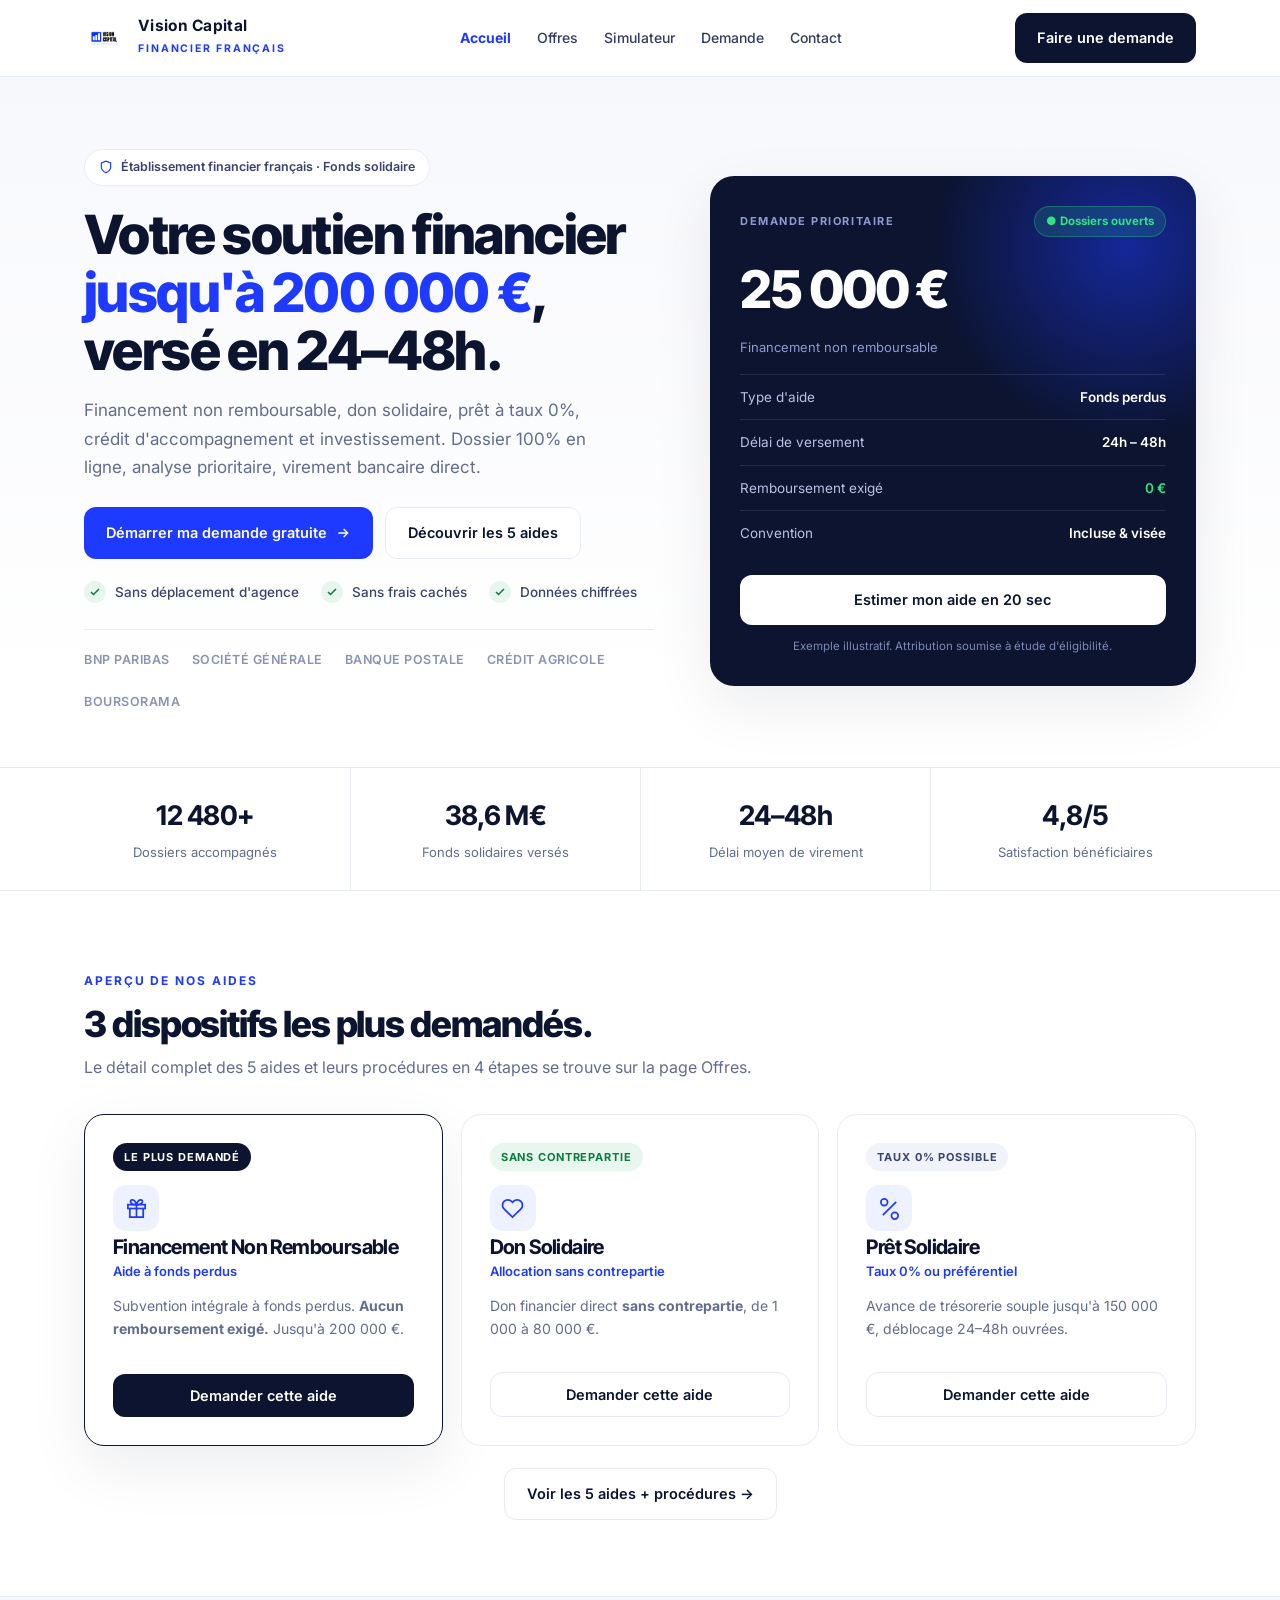
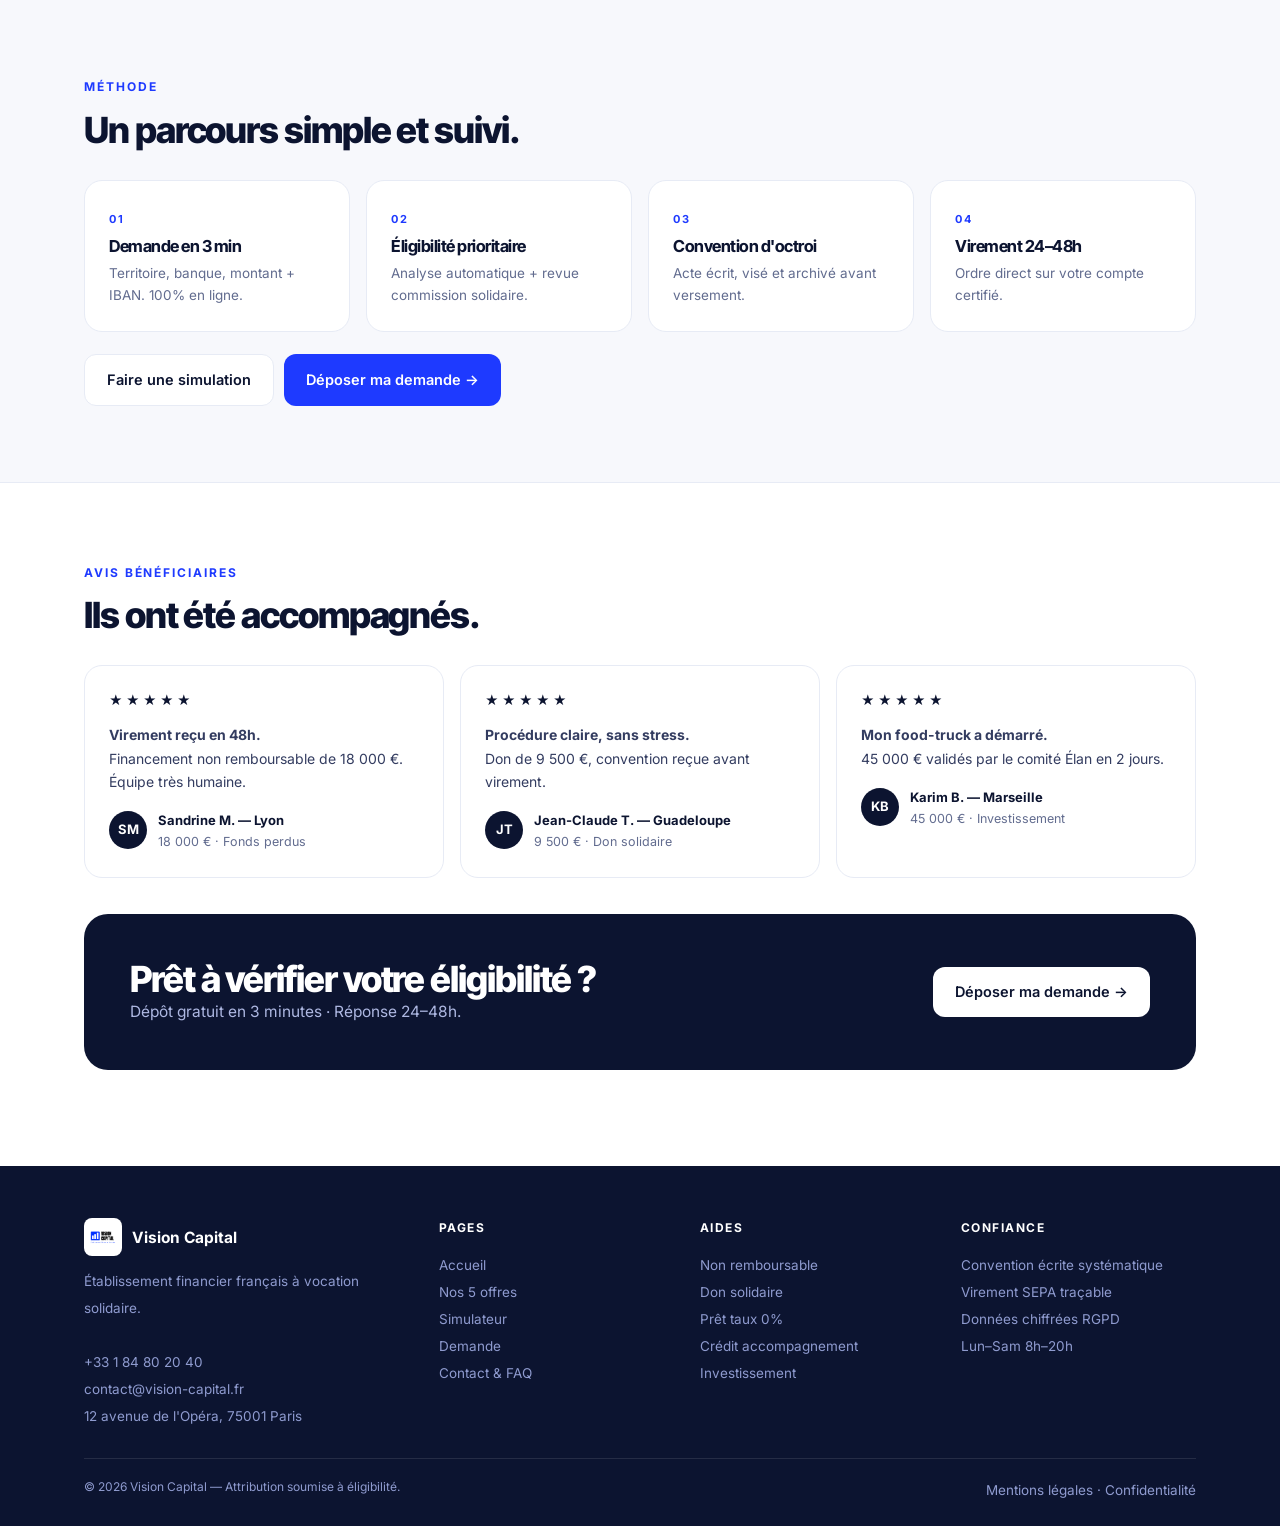
==== index.html @ 3928e3c0 "Site Vision Capital : 5 pages, offres epurees, responsive mobile" ====
<!DOCTYPE html>
<html lang="fr">
<head>
<meta charset="UTF-8">
<meta name="viewport" content="width=device-width, initial-scale=1.0">
<title>Vision Capital — Accueil | Financement Solidaire jusqu'à 200 000 €</title>
<meta name="description" content="Vision Capital, établissement financier français. Financement non remboursable, don solidaire, prêt taux 0%. Réponse 24h-48h.">
<link rel="icon" href="logo.png">
<link rel="preconnect" href="https://fonts.googleapis.com">
<link rel="preconnect" href="https://fonts.gstatic.com" crossorigin>
<link href="https://fonts.googleapis.com/css2?family=Inter:wght@400;500;600;700&family=Inter+Tight:wght@600;700;800&display=swap" rel="stylesheet">
<link rel="stylesheet" href="styles.css">
</head>
<body>
<header><div class="nav">
<a class="brand" href="index.html"><img src="logo.png" alt="Vision Capital"><div><b>Vision Capital</b><span>Financier Français</span></div></a>
<nav class="links" id="links">
<a href="index.html">Accueil</a><a href="offres.html">Offres</a><a href="simulateur.html">Simulateur</a><a href="demande.html">Demande</a><a href="contact.html">Contact</a>
</nav>
<div style="display:flex;gap:10px;align-items:center">
<a href="demande.html" class="btn btn-primary">Faire une demande</a>
<button class="burger" onclick="toggleMenu()">☰</button>
</div>
</div></header>

<div class="hero" id="accueil"><div class="container hero-grid">
<div>
<span class="pill"><svg fill="none" stroke="#1e3aff" stroke-width="2" viewBox="0 0 24 24"><path d="M12 22s8-4 8-10V5l-8-3-8 3v7c0 6 8 10 8 10z"/></svg> Établissement financier français · Fonds solidaire</span>
<h1>Votre soutien financier <span>jusqu'à 200 000 €</span>, versé en 24–48h.</h1>
<p class="lead">Financement non remboursable, don solidaire, prêt à taux 0%, crédit d'accompagnement et investissement. Dossier 100% en ligne, analyse prioritaire, virement bancaire direct.</p>
<div class="hero-cta">
<a href="demande.html" class="btn btn-blue">Démarrer ma demande gratuite
<svg width="16" height="16" fill="none" stroke="white" stroke-width="2" viewBox="0 0 24 24"><path d="M5 12h14M13 6l6 6-6 6"/></svg></a>
<a href="offres.html" class="btn btn-ghost">Découvrir les 5 aides</a>
</div>
<div class="proof">
<div><span class="tick"><svg width="12" height="12" fill="none" stroke="#0d7a3f" stroke-width="3" viewBox="0 0 24 24"><path d="M20 6L9 17l-5-5"/></svg></span> Sans déplacement d'agence</div>
<div><span class="tick"><svg width="12" height="12" fill="none" stroke="#0d7a3f" stroke-width="3" viewBox="0 0 24 24"><path d="M20 6L9 17l-5-5"/></svg></span> Sans frais cachés</div>
<div><span class="tick"><svg width="12" height="12" fill="none" stroke="#0d7a3f" stroke-width="3" viewBox="0 0 24 24"><path d="M20 6L9 17l-5-5"/></svg></span> Données chiffrées</div>
</div>
<div class="banks"><span>BNP PARIBAS</span><span>SOCIÉTÉ GÉNÉRALE</span><span>BANQUE POSTALE</span><span>CRÉDIT AGRICOLE</span><span>BOURSORAMA</span></div>
</div>
<div class="hcard">
<div class="hcard-top"><small>DEMANDE PRIORITAIRE</small><span class="live">● Dossiers ouverts</span></div>
<div class="hamount" id="heroAmount">25 000 €</div>
<div style="font-size:13px;color:#8f9bcf" id="heroType">Financement non remboursable</div>
<ul>
<li><span>Type d'aide</span><strong>Fonds perdus</strong></li>
<li><span>Délai de versement</span><strong>24h – 48h</strong></li>
<li><span>Remboursement exigé</span><strong style="color:#2ee57f">0 €</strong></li>
<li><span>Convention</span><strong>Incluse & visée</strong></li>
</ul>
<a href="simulateur.html" class="btn btn-light" style="width:100%;position:relative">Estimer mon aide en 20 sec</a>
<div class="hint">Exemple illustratif. Attribution soumise à étude d'éligibilité.</div>
</div>
</div></div>

<div class="stats"><div class="container">
<div class="stat"><b>12 480+</b><span>Dossiers accompagnés</span></div>
<div class="stat"><b>38,6 M€</b><span>Fonds solidaires versés</span></div>
<div class="stat"><b>24–48h</b><span>Délai moyen de virement</span></div>
<div class="stat"><b>4,8/5</b><span>Satisfaction bénéficiaires</span></div>
</div></div>

<section id="offres"><div class="container">
<span class="eyebrow">Aperçu de nos aides</span>
<h2>3 dispositifs les plus demandés.</h2>
<p class="sub">Le détail complet des 5 aides et leurs procédures en 4 étapes se trouve sur la page Offres.</p>
<div class="grid">
<div class="card hl">
<span class="tag dark">Le plus demandé</span>
<div class="ic"><svg fill="none" stroke-width="1.8" viewBox="0 0 24 24"><rect x="3" y="8" width="18" height="4"/><path d="M12 8v13M5 12v9h14v-9M12 8s-1.5-5-4.5-5S5 8 12 8zM12 8s1.5-5 4.5-5S19 8 12 8z"/></svg></div>
<h3>Financement Non Remboursable</h3><h4>Aide à fonds perdus</h4>
<p class="d">Subvention intégrale à fonds perdus. <strong>Aucun remboursement exigé.</strong> Jusqu'à 200 000 €.</p>
<div class="acts"><button class="btn btn-primary" style="width:100%" onclick="prefill('Financement Non Remboursable')">Demander cette aide</button></div>
</div>
<div class="card">
<span class="tag green">Sans contrepartie</span>
<div class="ic"><svg fill="none" stroke-width="1.8" viewBox="0 0 24 24"><path d="M20.8 4.6a5.5 5.5 0 0 0-7.8 0L12 5.6l-1-1a5.5 5.5 0 0 0-7.8 7.8l1 1L12 21l7.8-7.6 1-1a5.5 5.5 0 0 0 0-7.8z"/></svg></div>
<h3>Don Solidaire</h3><h4>Allocation sans contrepartie</h4>
<p class="d">Don financier direct <strong>sans contrepartie</strong>, de 1 000 à 80 000 €.</p>
<div class="acts"><button class="btn btn-ghost" style="width:100%" onclick="prefill('Don Solidaire')">Demander cette aide</button></div>
</div>
<div class="card">
<span class="tag">Taux 0% possible</span>
<div class="ic"><svg fill="none" stroke-width="1.8" viewBox="0 0 24 24"><path d="M19 5L5 19M6.5 9a3.5 3.5 0 1 0 0-7 3.5 3.5 0 0 0 0 7zM17.5 23a3.5 3.5 0 1 0 0-7 3.5 3.5 0 0 0 0 7z"/></svg></div>
<h3>Prêt Solidaire</h3><h4>Taux 0% ou préférentiel</h4>
<p class="d">Avance de trésorerie souple jusqu'à 150 000 €, déblocage 24–48h ouvrées.</p>
<div class="acts"><button class="btn btn-ghost" style="width:100%" onclick="prefill('Prêt Solidaire')">Demander cette aide</button></div>
</div>
</div>
<div style="text-align:center;margin-top:22px"><a href="offres.html" class="btn btn-ghost">Voir les 5 aides + procédures →</a></div>
</div></section>

<section class="how" id="methode"><div class="container">
<span class="eyebrow">Méthode</span>
<h2>Un parcours simple et suivi.</h2>
<div class="steps4">
<div class="s"><span>01</span><h3>Demande en 3 min</h3><p>Territoire, banque, montant + IBAN. 100% en ligne.</p></div>
<div class="s"><span>02</span><h3>Éligibilité prioritaire</h3><p>Analyse automatique + revue commission solidaire.</p></div>
<div class="s"><span>03</span><h3>Convention d'octroi</h3><p>Acte écrit, visé et archivé avant versement.</p></div>
<div class="s"><span>04</span><h3>Virement 24–48h</h3><p>Ordre direct sur votre compte certifié.</p></div>
</div>
<div style="margin-top:22px;display:flex;gap:10px;flex-wrap:wrap"><a href="simulateur.html" class="btn btn-ghost">Faire une simulation</a><a href="demande.html" class="btn btn-blue">Déposer ma demande →</a></div>
</div></section>

<section id="avis"><div class="container">
<span class="eyebrow">Avis bénéficiaires</span>
<h2>Ils ont été accompagnés.</h2>
<div class="testis">
<div class="tcard"><div class="stars">★★★★★</div><p><strong>Virement reçu en 48h.</strong><br>Financement non remboursable de 18 000 €. Équipe très humaine.</p><div class="who"><div class="av">SM</div><div><b style="font-size:13px">Sandrine M. — Lyon</b><small>18 000 € · Fonds perdus</small></div></div></div>
<div class="tcard"><div class="stars">★★★★★</div><p><strong>Procédure claire, sans stress.</strong><br>Don de 9 500 €, convention reçue avant virement.</p><div class="who"><div class="av">JT</div><div><b style="font-size:13px">Jean-Claude T. — Guadeloupe</b><small>9 500 € · Don solidaire</small></div></div></div>
<div class="tcard"><div class="stars">★★★★★</div><p><strong>Mon food-truck a démarré.</strong><br>45 000 € validés par le comité Élan en 2 jours.</p><div class="who"><div class="av">KB</div><div><b style="font-size:13px">Karim B. — Marseille</b><small>45 000 € · Investissement</small></div></div></div>
</div>
<div class="cta"><div><h2>Prêt à vérifier votre éligibilité ?</h2><p>Dépôt gratuit en 3 minutes · Réponse 24–48h.</p></div><a href="demande.html" class="btn btn-light">Déposer ma demande →</a></div>
</div></section>

<footer><div class="container">
<div class="fg">
<div><div style="display:flex;gap:10px;align-items:center;margin-bottom:12px"><img src="logo.png" style="height:38px;border-radius:8px;background:#fff"><b style="color:#fff">Vision Capital</b></div><p>Établissement financier français à vocation solidaire.<br><br>+33 1 84 80 20 40<br>contact@vision-capital.fr<br>12 avenue de l'Opéra, 75001 Paris</p></div>
<div><h5>PAGES</h5><p><a href="index.html">Accueil</a><br><a href="offres.html">Nos 5 offres</a><br><a href="simulateur.html">Simulateur</a><br><a href="demande.html">Demande</a><br><a href="contact.html">Contact & FAQ</a></p></div>
<div><h5>AIDES</h5><p><a href="offres.html">Non remboursable</a><br><a href="offres.html">Don solidaire</a><br><a href="offres.html">Prêt taux 0%</a><br><a href="offres.html">Crédit accompagnement</a><br><a href="offres.html">Investissement</a></p></div>
<div><h5>CONFIANCE</h5><p>Convention écrite systématique<br>Virement SEPA traçable<br>Données chiffrées RGPD<br>Lun–Sam 8h–20h</p></div>
</div>
<div class="fb"><span>© 2026 Vision Capital — Attribution soumise à éligibilité.</span><span><a href="contact.html">Mentions légales · Confidentialité</a></span></div>
</div></footer>

<div class="mobile-cta">
<a href="simulateur.html" class="btn btn-ghost">Simuler</a>
<a href="demande.html" class="btn btn-blue">Vérifier mon éligibilité</a>
</div>
<div class="toast" id="toast"></div>
<script src="app.js"></script>
</body>
</html>
---- styles.css ----
:root{
  --blue:#1e3aff; --blue-dark:#1226c4; --ink:#0c1430; --muted:#626c8f;
  --line:#e7ebf5; --bg:#f7f8fc; --card:#fff; --radius:20px;
  --shadow:0 20px 60px rgba(12,20,48,.08);
}
*{margin:0;padding:0;box-sizing:border-box}
body{font-family:'Inter',system-ui,sans-serif;color:var(--ink);background:#fff;line-height:1.65;-webkit-font-smoothing:antialiased;font-size:15.5px}
h1,h2,h3{font-family:'Inter Tight','Inter',sans-serif;letter-spacing:-.03em;line-height:1.08}
a{text-decoration:none;color:inherit}
.container{max-width:1160px;margin:0 auto;padding:0 24px}
svg{display:block}
/* topbar */
.topbar{background:#0c1430;color:#aeb8e2;font-size:12.5px;padding:9px 0;letter-spacing:.1px}
.topbar .container{display:flex;justify-content:space-between;gap:12px;flex-wrap:wrap;align-items:center}
.topbar strong{color:#fff;font-weight:600}
.pulse{width:7px;height:7px;border-radius:50%;background:#2ee57f;display:inline-block;margin-right:8px;box-shadow:0 0 0 4px rgba(46,229,127,.18)}
/* header */
header{position:sticky;top:0;z-index:50;background:rgba(255,255,255,.88);backdrop-filter:blur(16px);border-bottom:1px solid var(--line)}
.nav{max-width:1160px;margin:0 auto;padding:13px 24px;display:flex;align-items:center;justify-content:space-between;gap:16px}
.brand{display:flex;align-items:center;gap:12px}
.brand img{height:42px;width:auto}
.brand b{font-size:15.5px;display:block;line-height:1.1;letter-spacing:.02em}
.brand span{font-size:10.5px;letter-spacing:.18em;text-transform:uppercase;color:var(--blue);font-weight:700}
.links{display:flex;gap:26px;font-size:14px;font-weight:500;color:#333c60}
.links a:hover{color:var(--blue)}
.btn{display:inline-flex;align-items:center;justify-content:center;gap:8px;border:0;cursor:pointer;font-weight:600;border-radius:12px;padding:13px 22px;font-size:14.5px;transition:.2s;font-family:inherit}
.btn-primary{background:var(--ink);color:#fff}
.btn-primary:hover{background:var(--blue);transform:translateY(-1px)}
.btn-blue{background:var(--blue);color:#fff}
.btn-blue:hover{background:var(--blue-dark)}
.btn-ghost{background:#fff;border:1px solid var(--line);color:var(--ink)}
.btn-ghost:hover{border-color:var(--ink)}
.btn-light{background:#fff;color:var(--ink)}
.burger{display:none;background:none;border:0;font-size:24px;cursor:pointer}
/* hero */
.hero{padding:72px 0 54px;background:linear-gradient(180deg,#f7f8fc 0%,#fff 90%)}
.hero-grid{display:grid;grid-template-columns:1.08fr .92fr;gap:56px;align-items:center}
.pill{display:inline-flex;align-items:center;gap:8px;background:#fff;border:1px solid var(--line);border-radius:100px;padding:7px 14px;font-size:12.5px;font-weight:600;color:#3a4370}
.pill svg{width:14px;height:14px}
h1{font-size:54px;margin:20px 0 16px;font-weight:800}
h1 span{color:var(--blue)}
.lead{color:var(--muted);font-size:17px;max-width:520px}
.hero-cta{display:flex;gap:12px;margin:26px 0 22px;flex-wrap:wrap}
.proof{display:flex;gap:22px;flex-wrap:wrap}
.proof div{display:flex;align-items:center;gap:9px;font-size:13.5px;font-weight:500;color:#3a4370}
.tick{width:22px;height:22px;border-radius:50%;background:#e8f7ee;display:grid;place-items:center;flex:0 0 22px}
.banks{margin-top:26px;padding-top:20px;border-top:1px solid var(--line);display:flex;gap:22px;flex-wrap:wrap;font-size:12.5px;font-weight:600;color:#8a93b5;letter-spacing:.04em}
/* hero card */
.hcard{background:#0c1430;color:#fff;border-radius:24px;padding:30px;box-shadow:var(--shadow);position:relative;overflow:hidden}
.hcard::before{content:"";position:absolute;width:420px;height:420px;right:-140px;top:-140px;background:radial-gradient(circle,rgba(30,58,255,.5),transparent 65%)}
.hcard-top{display:flex;justify-content:space-between;align-items:center;position:relative}
.hcard-top small{letter-spacing:.14em;font-size:11px;color:#8f9bcf;font-weight:700}
.live{background:rgba(46,229,127,.14);color:#2ee57f;font-size:11.5px;font-weight:700;padding:5px 11px;border-radius:100px;border:1px solid rgba(46,229,127,.3)}
.hamount{font-size:52px;font-weight:800;letter-spacing:-.04em;margin:10px 0 4px;position:relative;font-family:'Inter Tight'}
.hcard ul{list-style:none;margin:16px 0 20px;position:relative}
.hcard li{display:flex;justify-content:space-between;padding:11px 0;border-top:1px solid rgba(255,255,255,.1);font-size:13.5px;color:#b9c1e4}
.hcard li strong{color:#fff;font-weight:600}
.hint{font-size:11.5px;color:#7d89b8;text-align:center;margin-top:12px;position:relative}
/* stats */
.stats{border-top:1px solid var(--line);border-bottom:1px solid var(--line);background:#fff}
.stats .container{display:grid;grid-template-columns:repeat(4,1fr);padding:0}
.stat{padding:26px 20px;text-align:center;border-left:1px solid var(--line)}
.stat:first-child{border:0}
.stat b{font-size:27px;font-family:'Inter Tight';letter-spacing:-.02em;display:block}
.stat span{font-size:13px;color:var(--muted)}
/* sections */
section{padding:76px 0}
.eyebrow{font-size:12px;font-weight:700;letter-spacing:.16em;text-transform:uppercase;color:var(--blue)}
h2{font-size:36px;margin:12px 0 10px;font-weight:800}
.sub{color:var(--muted);max-width:680px;font-size:16px}
/* cards */
.grid{display:grid;grid-template-columns:repeat(3,1fr);gap:18px;margin-top:34px}
.card{background:#fff;border:1px solid var(--line);border-radius:var(--radius);padding:28px;display:flex;flex-direction:column;transition:.25s}
.card:hover{transform:translateY(-3px);box-shadow:var(--shadow);border-color:#d3d9ef}
.card.hl{border:1.5px solid var(--ink);box-shadow:var(--shadow)}
.ic{width:46px;height:46px;border-radius:13px;background:#eef1ff;display:grid;place-items:center;margin-bottom:6px}
.ic svg{width:23px;height:23px;stroke:var(--blue)}
.tag{align-self:flex-start;font-size:11px;font-weight:700;letter-spacing:.08em;text-transform:uppercase;padding:5px 11px;border-radius:100px;margin-bottom:14px;background:#f1f3fb;color:#3a4370}
.tag.dark{background:#0c1430;color:#fff}
.tag.green{background:#e8f7ee;color:#0d7a3f}
.card h3{font-size:20px;margin-bottom:2px}
.card h4{font-size:13px;font-weight:600;color:var(--blue)}
.card p.d{font-size:14px;color:var(--muted);margin:12px 0 16px}
.chips{display:flex;gap:7px;flex-wrap:wrap;margin-bottom:6px}
.chips span{font-size:12px;font-weight:600;background:var(--bg);border:1px solid var(--line);padding:6px 11px;border-radius:100px;color:#3a4370}
.proc{display:none;margin-top:14px;background:var(--bg);border:1px solid var(--line);border-radius:14px;padding:8px 16px 12px}
.proc.open{display:block;animation:fade .25s}
@keyframes fade{from{opacity:0;transform:translateY(-4px)}to{opacity:1}}
.st{display:flex;gap:12px;padding:11px 0;border-bottom:1px solid var(--line)}
.st:last-child{border:0}
.st i{width:26px;height:26px;flex:0 0 26px;border-radius:50%;background:#0c1430;color:#fff;font-style:normal;font-size:12px;font-weight:700;display:grid;place-items:center;margin-top:2px}
.st b{font-size:13.5px;display:block}
.st p{font-size:13px;color:var(--muted)}
.acts{margin-top:auto;padding-top:16px;display:flex;flex-direction:column;gap:10px}
.tbtn{background:none;border:0;color:var(--ink);font-weight:600;font-size:13.5px;cursor:pointer;text-align:left;display:flex;align-items:center;gap:6px;font-family:inherit}
.tbtn:hover{color:var(--blue)}
/* method */
.how{background:var(--bg);border-top:1px solid var(--line);border-bottom:1px solid var(--line)}
.steps4{display:grid;grid-template-columns:repeat(4,1fr);gap:16px;margin-top:30px}
.s{background:#fff;border:1px solid var(--line);border-radius:18px;padding:24px}
.s span{font-size:11px;font-weight:700;letter-spacing:.14em;color:var(--blue)}
.s h3{font-size:16.5px;margin:8px 0 6px}
.s p{font-size:13.5px;color:var(--muted)}
.s svg{width:26px;height:26px;stroke:var(--ink);margin-bottom:12px}
/* split */
.split{display:grid;grid-template-columns:.95fr 1.05fr;gap:20px;margin-top:30px;align-items:start}
.panel{background:#fff;border:1px solid var(--line);border-radius:22px;padding:30px}
.panel.dark{background:#0c1430;color:#fff;border-color:#0c1430}
label{font-size:12.5px;font-weight:600;display:block;margin:16px 0 7px;color:#3a4370}
.dark label{color:#aeb8e2}
input,select{width:100%;padding:12px 14px;border:1px solid var(--line);border-radius:11px;font-size:14px;font-family:inherit;background:#fbfcff;color:var(--ink)}
input:focus,select:focus{outline:0;border-color:var(--blue);box-shadow:0 0 0 3px rgba(30,58,255,.12);background:#fff}
.dark input,.dark select{background:#141d42;border-color:#2a376e;color:#fff}
.row2{display:grid;grid-template-columns:1fr 1fr;gap:12px}
input[type=range]{padding:0;border:0;background:none;accent-color:var(--blue)}
.result{background:var(--bg);border:1px solid var(--line);border-radius:14px;padding:18px;margin-top:18px}
.result small{font-size:11px;font-weight:700;letter-spacing:.12em;color:var(--muted)}
.result b{font-size:32px;font-family:'Inter Tight';letter-spacing:-.03em;display:block}
.result p{font-size:13px;color:var(--muted)}
/* avis */
.testis{display:grid;grid-template-columns:repeat(3,1fr);gap:16px;margin-top:30px}
.tcard{background:#fff;border:1px solid var(--line);border-radius:18px;padding:24px}
.tcard .stars{color:#0c1430;letter-spacing:3px;font-size:13px}
.tcard p{font-size:14px;margin:12px 0;color:#333c60}
.who{display:flex;gap:11px;align-items:center;margin-top:14px}
.av{width:38px;height:38px;border-radius:50%;background:#0c1430;color:#fff;display:grid;place-items:center;font-weight:700;font-size:13px}
.who small{color:var(--muted);display:block;font-size:12.5px}
/* faq */
.faq{max-width:780px;margin:28px auto 0}
.fi{border:1px solid var(--line);border-radius:14px;margin-bottom:10px;background:#fff}
.fq{width:100%;text-align:left;background:none;border:0;padding:17px 20px;font-weight:600;font-size:14.5px;cursor:pointer;display:flex;justify-content:space-between;align-items:center;font-family:inherit;color:var(--ink)}
.fa{display:none;padding:0 20px 18px;color:var(--muted);font-size:14px}
.fi.open .fa{display:block}
/* cta */
.cta{background:#0c1430;color:#fff;border-radius:24px;padding:46px;display:flex;justify-content:space-between;align-items:center;gap:22px;flex-wrap:wrap;margin-top:36px}
.cta h2{color:#fff;margin:0}
.cta p{color:#aeb8e2}
/* footer */
footer{background:#0c1430;color:#8f9bcf;padding:52px 0 22px;margin-top:20px}
.fg{display:grid;grid-template-columns:1.4fr 1fr 1fr 1fr;gap:26px}
footer h5{color:#fff;font-size:12px;letter-spacing:.12em;margin-bottom:14px}
footer p,footer a{font-size:13.5px;line-height:2}
footer a:hover{color:#fff}
.fb{border-top:1px solid rgba(255,255,255,.1);margin-top:28px;padding-top:18px;display:flex;justify-content:space-between;gap:10px;flex-wrap:wrap;font-size:12px}
.ok{display:none;text-align:center;padding:20px}
.ok.show{display:block}
.ref{background:rgba(46,229,127,.1);border:1px dashed #2ee57f;color:#2ee57f;padding:14px;border-radius:12px;font-weight:700;margin:16px 0}
.toast{position:fixed;bottom:24px;left:50%;transform:translateX(-50%) translateY(80px);background:#0c1430;color:#fff;padding:12px 22px;border-radius:100px;font-size:13.5px;font-weight:600;opacity:0;transition:.3s;z-index:99;box-shadow:0 12px 30px rgba(0,0,0,.25)}
.toast.show{opacity:1;transform:translateX(-50%) translateY(0)}
/* ===== Motion type Framer-Motion (léger, CSS + IO) ===== */
@media (prefers-reduced-motion:no-preference){
  .hero > .container > div:first-child > *{opacity:0;transform:translateY(26px);animation:rise .8s cubic-bezier(.16,1,.3,1) forwards}
  .hero > .container > div:first-child > *:nth-child(1){animation-delay:.05s}
  .hero > .container > div:first-child > *:nth-child(2){animation-delay:.14s}
  .hero > .container > div:first-child > *:nth-child(3){animation-delay:.24s}
  .hero > .container > div:first-child > *:nth-child(4){animation-delay:.34s}
  .hero > .container > div:first-child > *:nth-child(5){animation-delay:.42s}
  .hero > .container > div:first-child > *:nth-child(6){animation-delay:.5s}
  .hcard{opacity:0;transform:translateY(30px) scale(.98);animation:rise .9s cubic-bezier(.16,1,.3,1) .3s forwards}
  @keyframes rise{to{opacity:1;transform:none}}
  @keyframes floaty{0%,100%{transform:translateY(0)}50%{transform:translateY(-8px)}}
  .reveal{opacity:0;transform:translateY(28px);transition:opacity .7s cubic-bezier(.16,1,.3,1),transform .7s cubic-bezier(.16,1,.3,1)}
  .reveal.in{opacity:1;transform:none}
  .reveal-d1{transition-delay:.08s}.reveal-d2{transition-delay:.16s}.reveal-d3{transition-delay:.24s}
  .card,.s,.tcard,.fi{transition:opacity .7s cubic-bezier(.16,1,.3,1),transform .7s cubic-bezier(.16,1,.3,1),box-shadow .25s,border-color .25s}
  .btn{transition:transform .15s,background .2s,box-shadow .2s}
  .btn:active{transform:scale(.97)}
  html{scroll-behavior:smooth}
}
.proc{overflow:hidden}
.proc.open{animation:fade .3s ease}
header.scrolled{box-shadow:0 8px 30px rgba(12,20,48,.08)}
/* ===== Mobile-first propre ===== */
.mobile-cta{display:none}
@media(max-width:980px){
.hero-grid,.split,.fg{grid-template-columns:1fr}
.grid,.testis,.steps4{grid-template-columns:1fr 1fr}
.links{display:none}.links.open{display:flex;position:absolute;top:68px;left:0;right:0;background:#fff;flex-direction:column;padding:12px 20px 20px;border-bottom:1px solid var(--line);z-index:60;gap:4px}
.links.open a{padding:13px 8px;font-size:16px;border-bottom:1px solid var(--line)}
.burger{display:block}h1{font-size:40px}.stats .container{grid-template-columns:1fr 1fr}.stat:nth-child(3){border:0}
.hero{padding:44px 0 34px}.hero-grid{gap:30px}
.hcard{padding:24px}.hamount{font-size:42px}
section{padding:60px 0}
.panel{padding:22px}
input,select{font-size:16px;padding:14px}
.btn{min-height:48px}
}
@media(max-width:620px){
.grid,.testis,.steps4,.row2{grid-template-columns:1fr}
body{font-size:15px}
.container{padding:0 18px}
.topbar{font-size:11.5px;text-align:center}.topbar .container{justify-content:center}
.nav{padding:11px 16px}.brand img{height:36px}.brand b{font-size:14px}
.nav .btn-primary{padding:11px 16px;font-size:13px}
h1{font-size:31px;line-height:1.1;margin:14px 0 12px}
.lead{font-size:15.5px}
.hero-cta .btn{flex:1 1 100%;padding:15px}
.proof{gap:10px}.proof div{font-size:12.5px}
.banks{gap:10px;font-size:11px}
.stats .container{grid-template-columns:1fr 1fr;padding:0}
.stat{padding:18px 10px}.stat b{font-size:22px}.stat span{font-size:12px}
h2{font-size:26px}
section{padding:48px 0}
.grid{margin-top:24px}.card{padding:22px}
.steps4{gap:10px}.s{padding:18px}
.split{margin-top:22px}
.cta{padding:26px;text-align:center;justify-content:center}
.fg{gap:18px}
footer{padding-bottom:96px}
/* Barre CTA mobile sticky = UX ultra simple */
.mobile-cta{display:flex;position:fixed;bottom:0;left:0;right:0;z-index:70;background:rgba(255,255,255,.96);backdrop-filter:blur(12px);border-top:1px solid var(--line);padding:10px 12px calc(10px + env(safe-area-inset-bottom));gap:10px}
.mobile-cta a{flex:1;min-height:52px;font-size:15px;border-radius:14px}
.toast{bottom:86px;width:max-content;max-width:92vw;text-align:center}
}
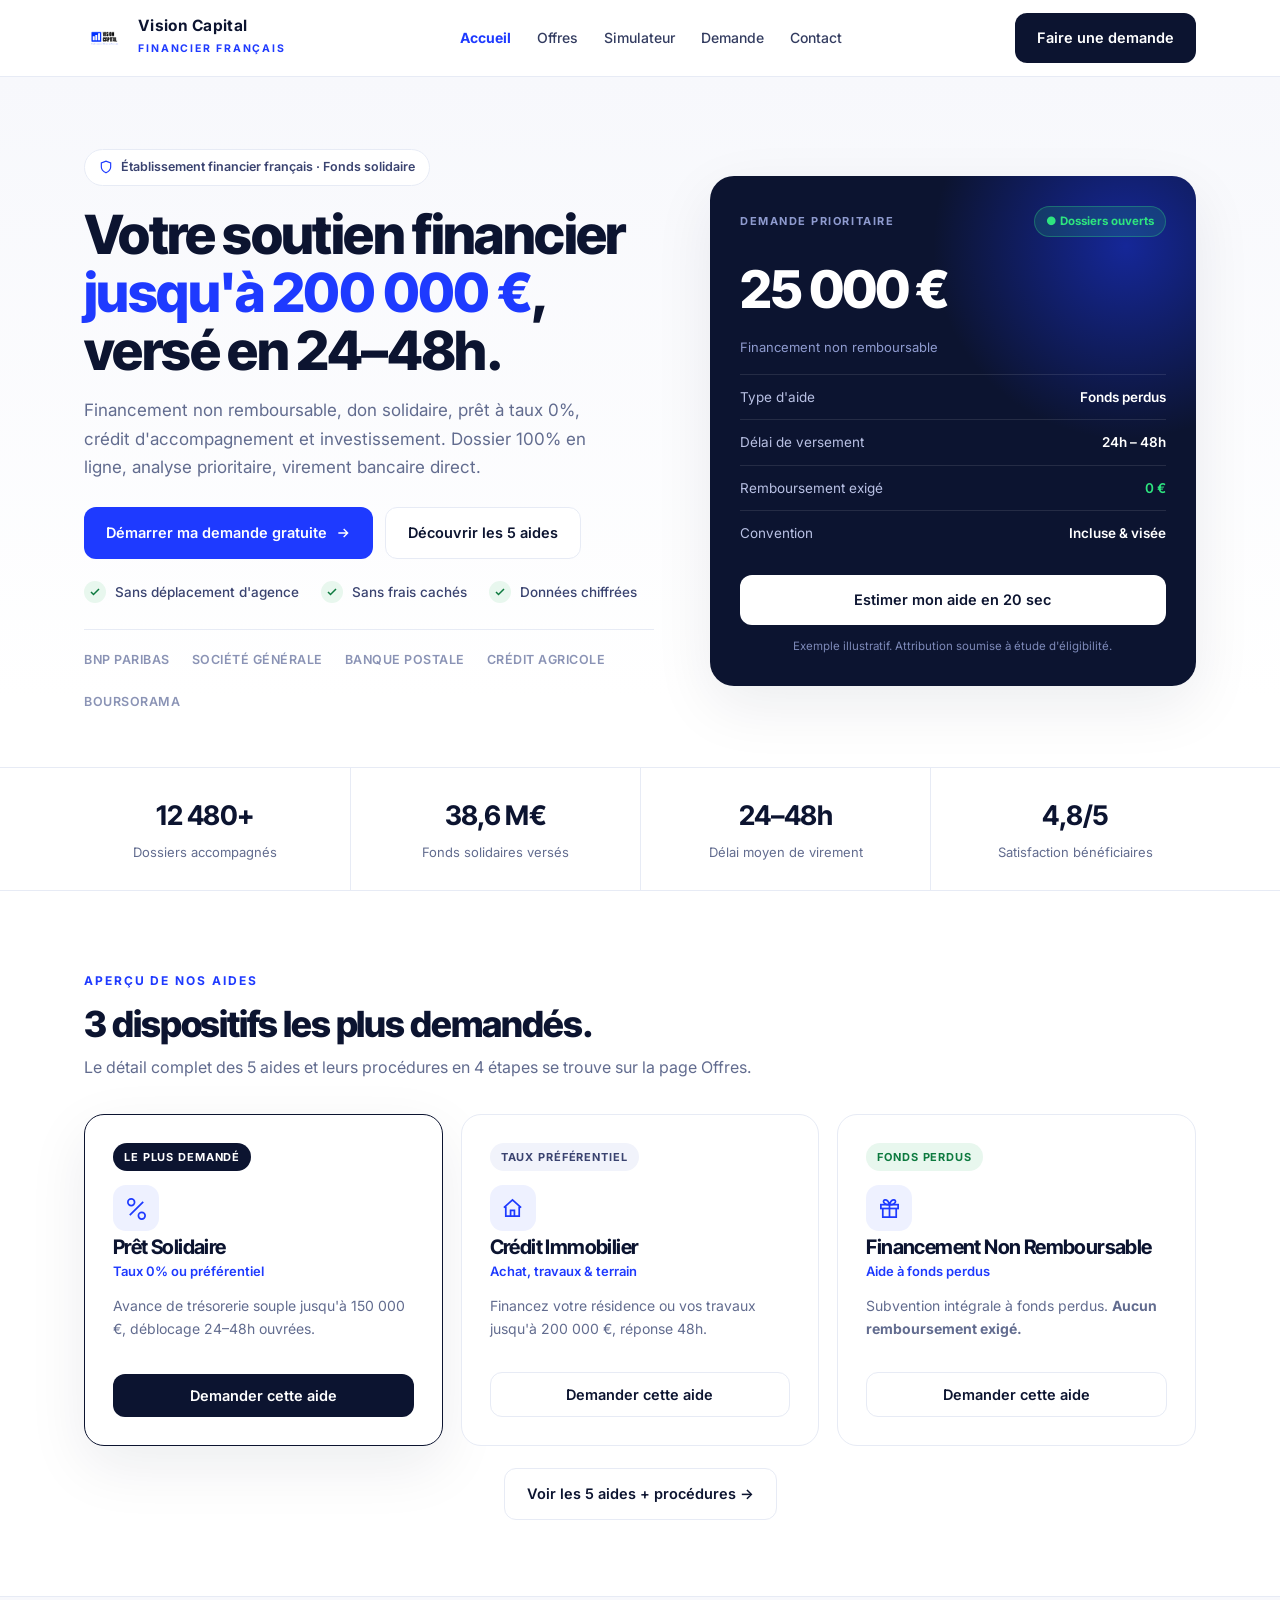
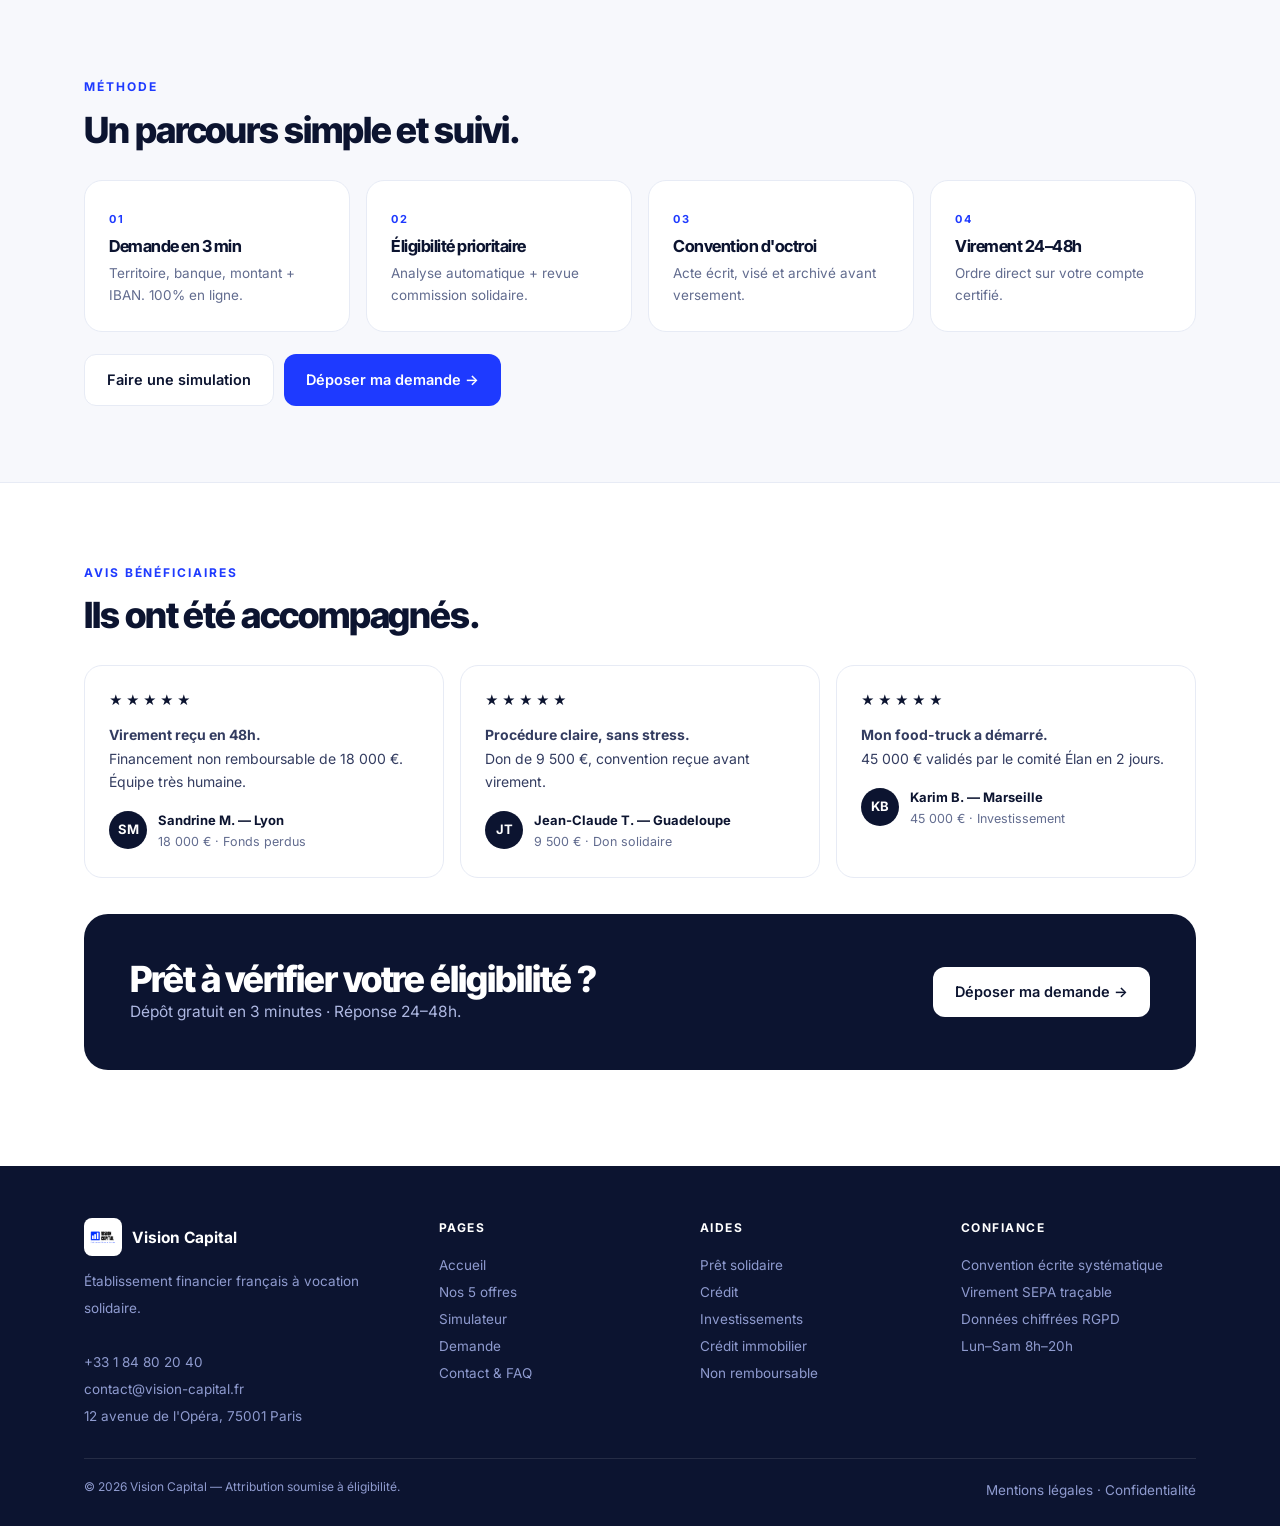
==== commit 575c20fb: "Restructure offres : pret, credit, investissements, immo, non remboursable" ====
--- a/index.html
+++ b/index.html
@@ -69,24 +69,24 @@
 <div class="grid">
 <div class="card hl">
 <span class="tag dark">Le plus demandé</span>
-<div class="ic"><svg fill="none" stroke-width="1.8" viewBox="0 0 24 24"><rect x="3" y="8" width="18" height="4"/><path d="M12 8v13M5 12v9h14v-9M12 8s-1.5-5-4.5-5S5 8 12 8zM12 8s1.5-5 4.5-5S19 8 12 8z"/></svg></div>
-<h3>Financement Non Remboursable</h3><h4>Aide à fonds perdus</h4>
-<p class="d">Subvention intégrale à fonds perdus. <strong>Aucun remboursement exigé.</strong> Jusqu'à 200 000 €.</p>
-<div class="acts"><button class="btn btn-primary" style="width:100%" onclick="prefill('Financement Non Remboursable')">Demander cette aide</button></div>
-</div>
-<div class="card">
-<span class="tag green">Sans contrepartie</span>
-<div class="ic"><svg fill="none" stroke-width="1.8" viewBox="0 0 24 24"><path d="M20.8 4.6a5.5 5.5 0 0 0-7.8 0L12 5.6l-1-1a5.5 5.5 0 0 0-7.8 7.8l1 1L12 21l7.8-7.6 1-1a5.5 5.5 0 0 0 0-7.8z"/></svg></div>
-<h3>Don Solidaire</h3><h4>Allocation sans contrepartie</h4>
-<p class="d">Don financier direct <strong>sans contrepartie</strong>, de 1 000 à 80 000 €.</p>
-<div class="acts"><button class="btn btn-ghost" style="width:100%" onclick="prefill('Don Solidaire')">Demander cette aide</button></div>
-</div>
-<div class="card">
-<span class="tag">Taux 0% possible</span>
 <div class="ic"><svg fill="none" stroke-width="1.8" viewBox="0 0 24 24"><path d="M19 5L5 19M6.5 9a3.5 3.5 0 1 0 0-7 3.5 3.5 0 0 0 0 7zM17.5 23a3.5 3.5 0 1 0 0-7 3.5 3.5 0 0 0 0 7z"/></svg></div>
 <h3>Prêt Solidaire</h3><h4>Taux 0% ou préférentiel</h4>
 <p class="d">Avance de trésorerie souple jusqu'à 150 000 €, déblocage 24–48h ouvrées.</p>
-<div class="acts"><button class="btn btn-ghost" style="width:100%" onclick="prefill('Prêt Solidaire')">Demander cette aide</button></div>
+<div class="acts"><button class="btn btn-primary" style="width:100%" onclick="prefill('Prêt Solidaire')">Demander cette aide</button></div>
+</div>
+<div class="card">
+<span class="tag">Taux préférentiel</span>
+<div class="ic"><svg fill="none" stroke-width="1.8" viewBox="0 0 24 24"><path d="M3 11l9-8 9 8"/><path d="M5 10v10h14V10"/><path d="M10 20v-6h4v6"/></svg></div>
+<h3>Crédit Immobilier</h3><h4>Achat, travaux & terrain</h4>
+<p class="d">Financez votre résidence ou vos travaux jusqu'à 200 000 €, réponse 48h.</p>
+<div class="acts"><button class="btn btn-ghost" style="width:100%" onclick="prefill('Crédit Immobilier')">Demander cette aide</button></div>
+</div>
+<div class="card">
+<span class="tag green">Fonds perdus</span>
+<div class="ic"><svg fill="none" stroke-width="1.8" viewBox="0 0 24 24"><rect x="3" y="8" width="18" height="4"/><path d="M12 8v13M5 12v9h14v-9M12 8s-1.5-5-4.5-5S5 8 12 8zM12 8s1.5-5 4.5-5S19 8 12 8z"/></svg></div>
+<h3>Financement Non Remboursable</h3><h4>Aide à fonds perdus</h4>
+<p class="d">Subvention intégrale à fonds perdus. <strong>Aucun remboursement exigé.</strong></p>
+<div class="acts"><button class="btn btn-ghost" style="width:100%" onclick="prefill('Financement Non Remboursable')">Demander cette aide</button></div>
 </div>
 </div>
 <div style="text-align:center;margin-top:22px"><a href="offres.html" class="btn btn-ghost">Voir les 5 aides + procédures →</a></div>
@@ -119,7 +119,7 @@
 <div class="fg">
 <div><div style="display:flex;gap:10px;align-items:center;margin-bottom:12px"><img src="logo.png" style="height:38px;border-radius:8px;background:#fff"><b style="color:#fff">Vision Capital</b></div><p>Établissement financier français à vocation solidaire.<br><br>+33 1 84 80 20 40<br>contact@vision-capital.fr<br>12 avenue de l'Opéra, 75001 Paris</p></div>
 <div><h5>PAGES</h5><p><a href="index.html">Accueil</a><br><a href="offres.html">Nos 5 offres</a><br><a href="simulateur.html">Simulateur</a><br><a href="demande.html">Demande</a><br><a href="contact.html">Contact & FAQ</a></p></div>
-<div><h5>AIDES</h5><p><a href="offres.html">Non remboursable</a><br><a href="offres.html">Don solidaire</a><br><a href="offres.html">Prêt taux 0%</a><br><a href="offres.html">Crédit accompagnement</a><br><a href="offres.html">Investissement</a></p></div>
+<div><h5>AIDES</h5><p><a href="offres.html">Prêt solidaire</a><br><a href="offres.html">Crédit</a><br><a href="offres.html">Investissements</a><br><a href="offres.html">Crédit immobilier</a><br><a href="offres.html">Non remboursable</a></p></div>
 <div><h5>CONFIANCE</h5><p>Convention écrite systématique<br>Virement SEPA traçable<br>Données chiffrées RGPD<br>Lun–Sam 8h–20h</p></div>
 </div>
 <div class="fb"><span>© 2026 Vision Capital — Attribution soumise à éligibilité.</span><span><a href="contact.html">Mentions légales · Confidentialité</a></span></div>
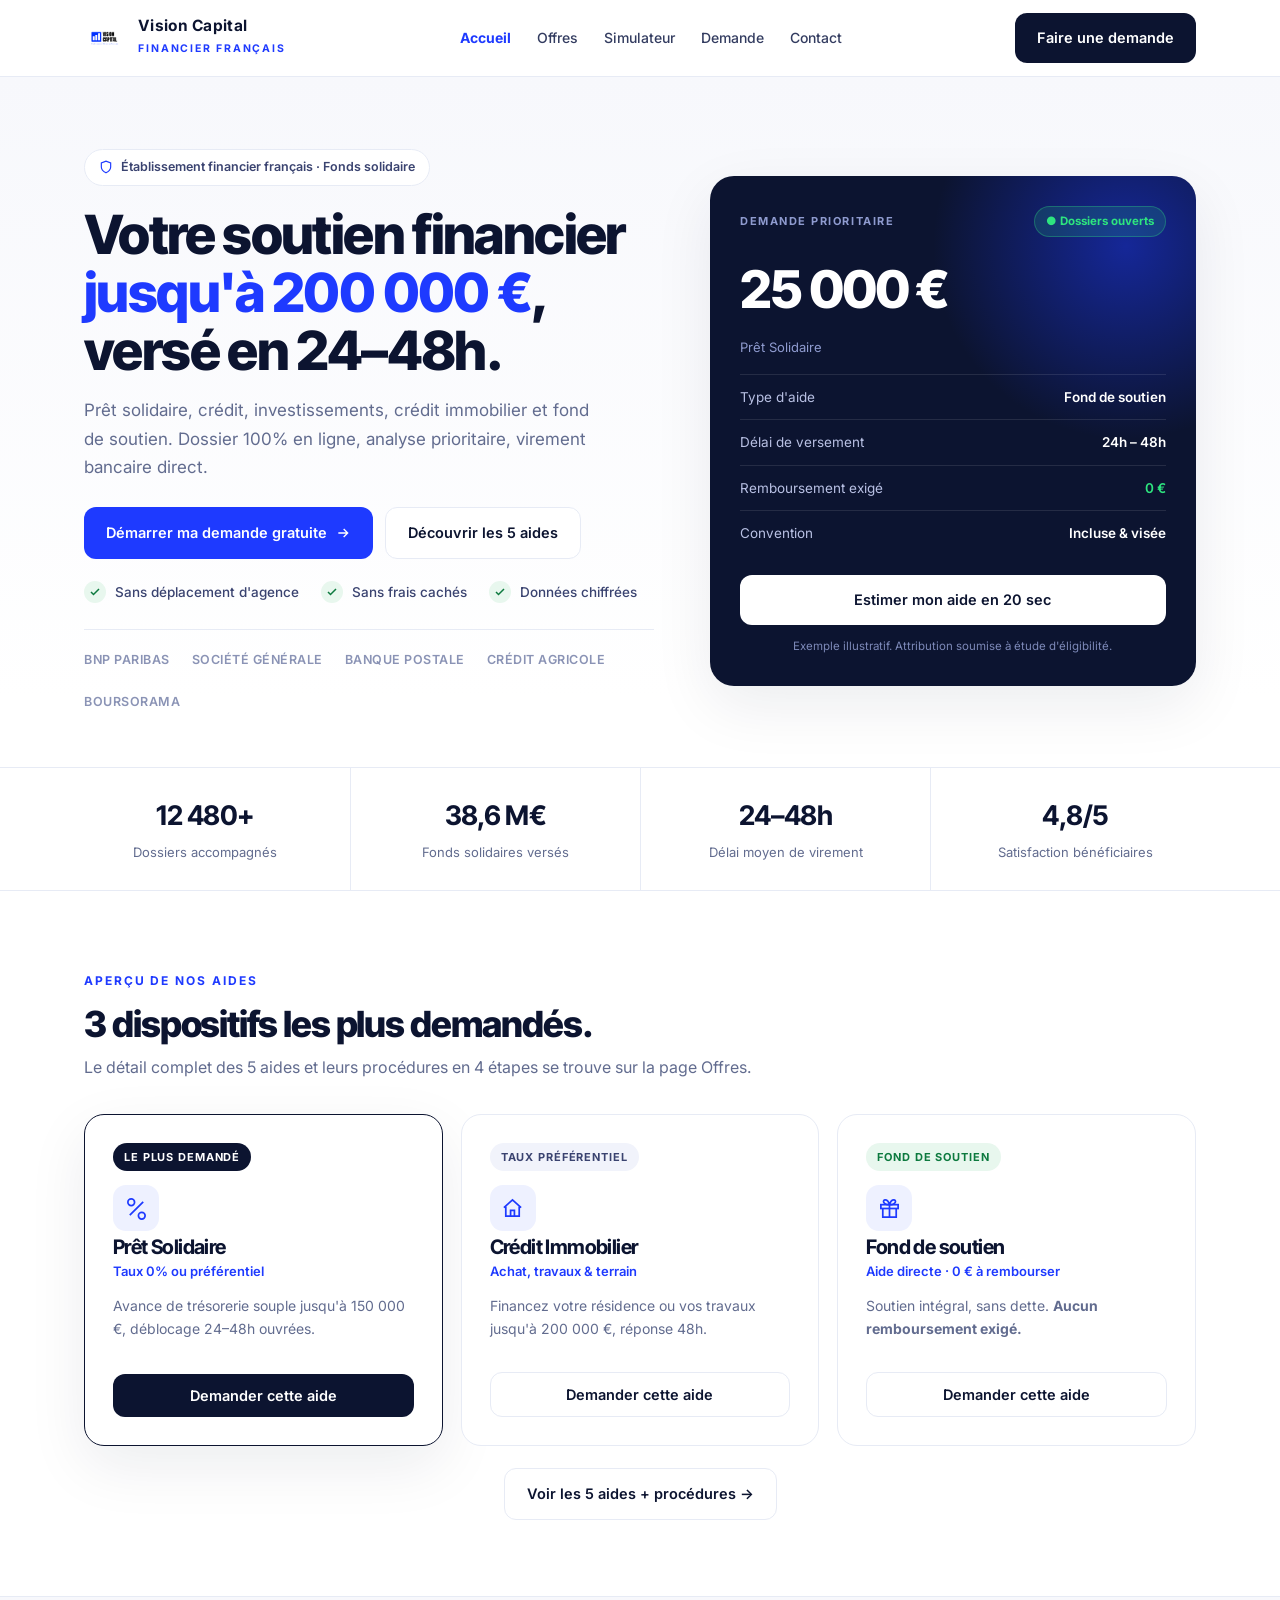
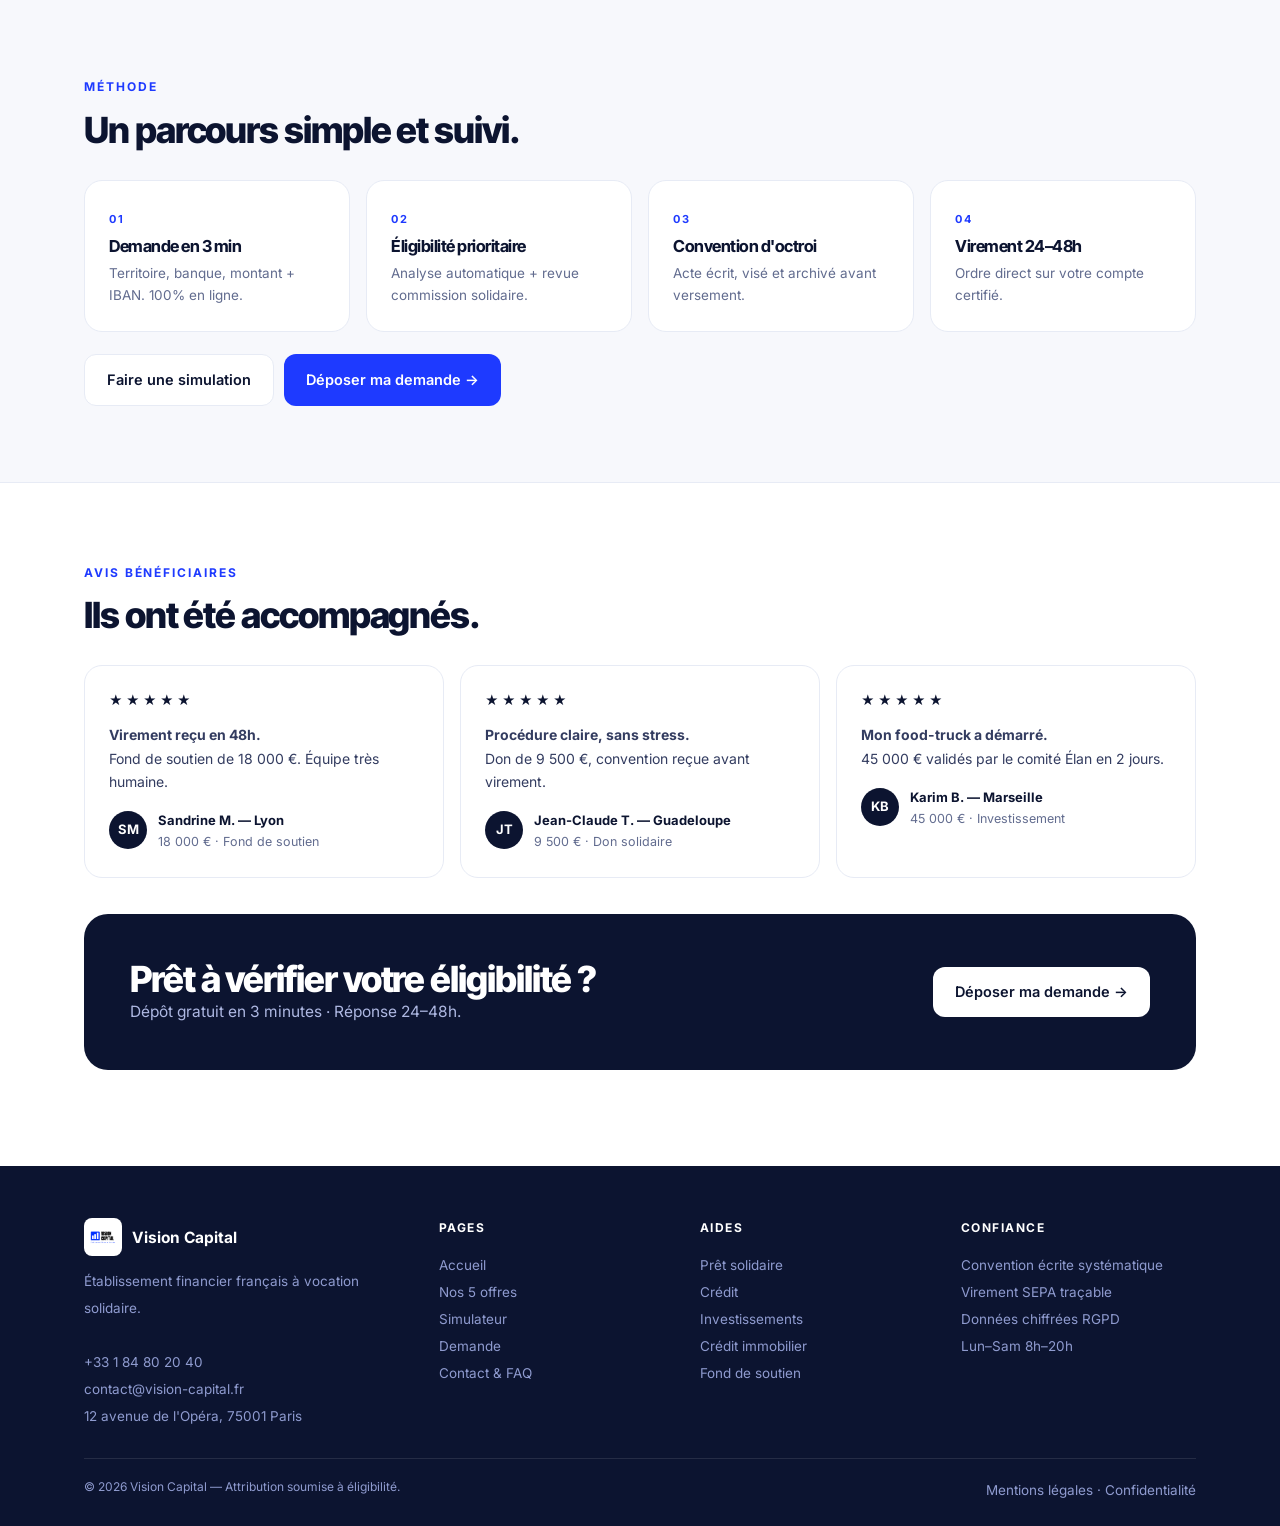
==== commit e490abcf: "Renomme non remboursable en Fond de soutien" ====
--- a/index.html
+++ b/index.html
@@ -4,7 +4,7 @@
 <meta charset="UTF-8">
 <meta name="viewport" content="width=device-width, initial-scale=1.0">
 <title>Vision Capital — Accueil | Financement Solidaire jusqu'à 200 000 €</title>
-<meta name="description" content="Vision Capital, établissement financier français. Financement non remboursable, don solidaire, prêt taux 0%. Réponse 24h-48h.">
+<meta name="description" content="Vision Capital, établissement financier français. Prêt solidaire, crédit immobilier, fond de soutien. Réponse 24h-48h.">
 <link rel="icon" href="logo.png">
 <link rel="preconnect" href="https://fonts.googleapis.com">
 <link rel="preconnect" href="https://fonts.gstatic.com" crossorigin>
@@ -27,7 +27,7 @@
 <div>
 <span class="pill"><svg fill="none" stroke="#1e3aff" stroke-width="2" viewBox="0 0 24 24"><path d="M12 22s8-4 8-10V5l-8-3-8 3v7c0 6 8 10 8 10z"/></svg> Établissement financier français · Fonds solidaire</span>
 <h1>Votre soutien financier <span>jusqu'à 200 000 €</span>, versé en 24–48h.</h1>
-<p class="lead">Financement non remboursable, don solidaire, prêt à taux 0%, crédit d'accompagnement et investissement. Dossier 100% en ligne, analyse prioritaire, virement bancaire direct.</p>
+<p class="lead">Prêt solidaire, crédit, investissements, crédit immobilier et fond de soutien. Dossier 100% en ligne, analyse prioritaire, virement bancaire direct.</p>
 <div class="hero-cta">
 <a href="demande.html" class="btn btn-blue">Démarrer ma demande gratuite
 <svg width="16" height="16" fill="none" stroke="white" stroke-width="2" viewBox="0 0 24 24"><path d="M5 12h14M13 6l6 6-6 6"/></svg></a>
@@ -43,9 +43,9 @@
 <div class="hcard">
 <div class="hcard-top"><small>DEMANDE PRIORITAIRE</small><span class="live">● Dossiers ouverts</span></div>
 <div class="hamount" id="heroAmount">25 000 €</div>
-<div style="font-size:13px;color:#8f9bcf" id="heroType">Financement non remboursable</div>
+<div style="font-size:13px;color:#8f9bcf" id="heroType">Prêt Solidaire</div>
 <ul>
-<li><span>Type d'aide</span><strong>Fonds perdus</strong></li>
+<li><span>Type d'aide</span><strong>Fond de soutien</strong></li>
 <li><span>Délai de versement</span><strong>24h – 48h</strong></li>
 <li><span>Remboursement exigé</span><strong style="color:#2ee57f">0 €</strong></li>
 <li><span>Convention</span><strong>Incluse & visée</strong></li>
@@ -82,11 +82,11 @@
 <div class="acts"><button class="btn btn-ghost" style="width:100%" onclick="prefill('Crédit Immobilier')">Demander cette aide</button></div>
 </div>
 <div class="card">
-<span class="tag green">Fonds perdus</span>
+<span class="tag green">Fond de soutien</span>
 <div class="ic"><svg fill="none" stroke-width="1.8" viewBox="0 0 24 24"><rect x="3" y="8" width="18" height="4"/><path d="M12 8v13M5 12v9h14v-9M12 8s-1.5-5-4.5-5S5 8 12 8zM12 8s1.5-5 4.5-5S19 8 12 8z"/></svg></div>
-<h3>Financement Non Remboursable</h3><h4>Aide à fonds perdus</h4>
-<p class="d">Subvention intégrale à fonds perdus. <strong>Aucun remboursement exigé.</strong></p>
-<div class="acts"><button class="btn btn-ghost" style="width:100%" onclick="prefill('Financement Non Remboursable')">Demander cette aide</button></div>
+<h3>Fond de soutien</h3><h4>Aide directe · 0 € à rembourser</h4>
+<p class="d">Soutien intégral, sans dette. <strong>Aucun remboursement exigé.</strong></p>
+<div class="acts"><button class="btn btn-ghost" style="width:100%" onclick="prefill('Fond de soutien')">Demander cette aide</button></div>
 </div>
 </div>
 <div style="text-align:center;margin-top:22px"><a href="offres.html" class="btn btn-ghost">Voir les 5 aides + procédures →</a></div>
@@ -108,7 +108,7 @@
 <span class="eyebrow">Avis bénéficiaires</span>
 <h2>Ils ont été accompagnés.</h2>
 <div class="testis">
-<div class="tcard"><div class="stars">★★★★★</div><p><strong>Virement reçu en 48h.</strong><br>Financement non remboursable de 18 000 €. Équipe très humaine.</p><div class="who"><div class="av">SM</div><div><b style="font-size:13px">Sandrine M. — Lyon</b><small>18 000 € · Fonds perdus</small></div></div></div>
+<div class="tcard"><div class="stars">★★★★★</div><p><strong>Virement reçu en 48h.</strong><br>Fond de soutien de 18 000 €. Équipe très humaine.</p><div class="who"><div class="av">SM</div><div><b style="font-size:13px">Sandrine M. — Lyon</b><small>18 000 € · Fond de soutien</small></div></div></div>
 <div class="tcard"><div class="stars">★★★★★</div><p><strong>Procédure claire, sans stress.</strong><br>Don de 9 500 €, convention reçue avant virement.</p><div class="who"><div class="av">JT</div><div><b style="font-size:13px">Jean-Claude T. — Guadeloupe</b><small>9 500 € · Don solidaire</small></div></div></div>
 <div class="tcard"><div class="stars">★★★★★</div><p><strong>Mon food-truck a démarré.</strong><br>45 000 € validés par le comité Élan en 2 jours.</p><div class="who"><div class="av">KB</div><div><b style="font-size:13px">Karim B. — Marseille</b><small>45 000 € · Investissement</small></div></div></div>
 </div>
@@ -119,7 +119,7 @@
 <div class="fg">
 <div><div style="display:flex;gap:10px;align-items:center;margin-bottom:12px"><img src="logo.png" style="height:38px;border-radius:8px;background:#fff"><b style="color:#fff">Vision Capital</b></div><p>Établissement financier français à vocation solidaire.<br><br>+33 1 84 80 20 40<br>contact@vision-capital.fr<br>12 avenue de l'Opéra, 75001 Paris</p></div>
 <div><h5>PAGES</h5><p><a href="index.html">Accueil</a><br><a href="offres.html">Nos 5 offres</a><br><a href="simulateur.html">Simulateur</a><br><a href="demande.html">Demande</a><br><a href="contact.html">Contact & FAQ</a></p></div>
-<div><h5>AIDES</h5><p><a href="offres.html">Prêt solidaire</a><br><a href="offres.html">Crédit</a><br><a href="offres.html">Investissements</a><br><a href="offres.html">Crédit immobilier</a><br><a href="offres.html">Non remboursable</a></p></div>
+<div><h5>AIDES</h5><p><a href="offres.html">Prêt solidaire</a><br><a href="offres.html">Crédit</a><br><a href="offres.html">Investissements</a><br><a href="offres.html">Crédit immobilier</a><br><a href="offres.html">Fond de soutien</a></p></div>
 <div><h5>CONFIANCE</h5><p>Convention écrite systématique<br>Virement SEPA traçable<br>Données chiffrées RGPD<br>Lun–Sam 8h–20h</p></div>
 </div>
 <div class="fb"><span>© 2026 Vision Capital — Attribution soumise à éligibilité.</span><span><a href="contact.html">Mentions légales · Confidentialité</a></span></div>
